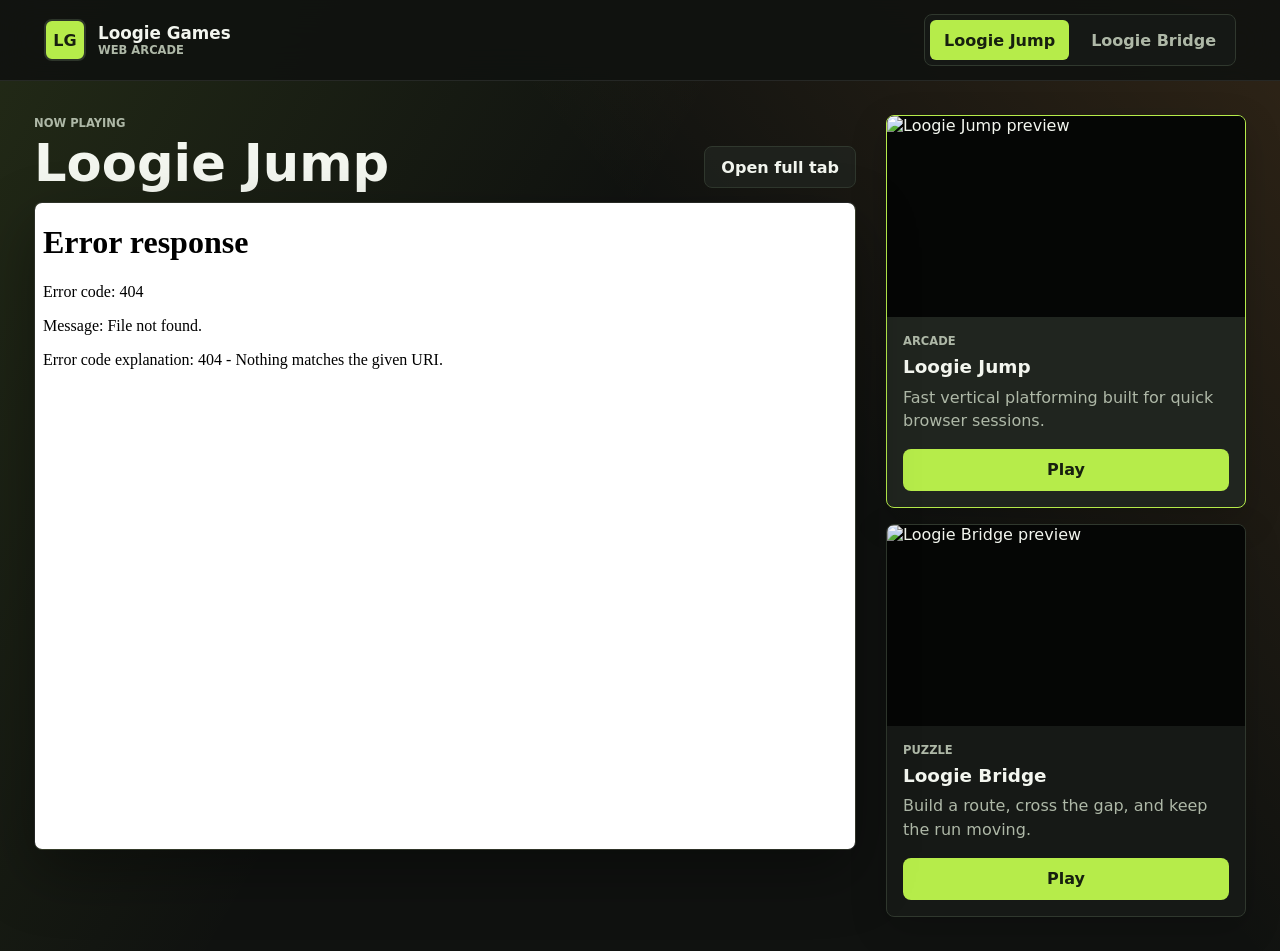
==== index.html @ 521c0977 "first commit" ====
<!DOCTYPE html>
<html lang="en">
  <head>
    <meta charset="utf-8" />
    <meta name="viewport" content="width=device-width, initial-scale=1" />
    <title>Loogie Games</title>
    <meta
      name="description"
      content="Play Loogie Jump and Loogie Bridge online."
    />
    <link rel="stylesheet" href="./assets/styles.css" />
  </head>
  <body>
    <header class="site-header">
      <a class="brand" href="./index.html" aria-label="Loogie Games home">
        <span class="brand-mark">LG</span>
        <span>
          <span class="brand-title">Loogie Games</span>
          <span class="brand-subtitle">Web arcade</span>
        </span>
      </a>

      <nav class="game-tabs" aria-label="Games">
        <button class="tab is-active" type="button" data-game-id="jump">
          Loogie Jump
        </button>
        <button class="tab" type="button" data-game-id="bridge">
          Loogie Bridge
        </button>
      </nav>
    </header>

    <main class="shell">
      <section class="player-region" aria-label="Selected game">
        <div class="player-toolbar">
          <div>
            <p class="eyebrow">Now playing</p>
            <h1 id="active-title">Loogie Jump</h1>
          </div>
          <a
            class="open-link"
            id="open-game"
            href="../Loogie%20Jump/Loogie%20Jump.html"
            target="_blank"
            rel="noopener"
          >
            Open full tab
          </a>
        </div>

        <div class="player-frame">
          <iframe
            id="game-frame"
            title="Loogie Jump"
            src="../Loogie%20Jump/Loogie%20Jump.html"
            allow="autoplay; fullscreen; gamepad"
            allowfullscreen
          ></iframe>
        </div>
      </section>

      <aside class="library" aria-label="Game library">
        <article class="game-card is-selected" data-game-id="jump">
          <img
            src="../Loogie%20Jump/Loogie%20Jump.png"
            alt="Loogie Jump preview"
            loading="eager"
          />
          <div class="game-card-body">
            <p class="eyebrow">Arcade</p>
            <h2>Loogie Jump</h2>
            <p>Fast vertical platforming built for quick browser sessions.</p>
            <button class="play-button" type="button" data-game-id="jump">
              Play
            </button>
          </div>
        </article>

        <article class="game-card" data-game-id="bridge">
          <img
            src="../Loogie%20Bridge/Loogie%20Bridge.png"
            alt="Loogie Bridge preview"
            loading="lazy"
          />
          <div class="game-card-body">
            <p class="eyebrow">Puzzle</p>
            <h2>Loogie Bridge</h2>
            <p>Build a route, cross the gap, and keep the run moving.</p>
            <button class="play-button" type="button" data-game-id="bridge">
              Play
            </button>
          </div>
        </article>
      </aside>
    </main>

    <script src="./assets/app.js"></script>
  </body>
</html>
---- assets/styles.css ----
:root {
  color-scheme: dark;
  --bg: #101210;
  --panel: #171a17;
  --panel-strong: #20251f;
  --text: #f3f6ef;
  --muted: #aeb8a7;
  --line: #30382e;
  --lime: #b6ec4a;
  --lime-strong: #d6ff71;
  --orange: #ff9f43;
  --red: #e65f5c;
  --shadow: 0 24px 60px rgba(0, 0, 0, 0.34);
}

* {
  box-sizing: border-box;
}

html {
  min-width: 320px;
  background: var(--bg);
}

body {
  margin: 0;
  min-height: 100vh;
  color: var(--text);
  font-family:
    Inter, ui-sans-serif, system-ui, -apple-system, BlinkMacSystemFont, "Segoe UI",
    sans-serif;
  background:
    linear-gradient(120deg, rgba(182, 236, 74, 0.11), transparent 42%),
    linear-gradient(230deg, rgba(255, 159, 67, 0.13), transparent 40%),
    var(--bg);
}

button,
a {
  font: inherit;
}

button {
  cursor: pointer;
}

.site-header {
  position: sticky;
  top: 0;
  z-index: 10;
  display: flex;
  align-items: center;
  justify-content: space-between;
  gap: 24px;
  min-height: 76px;
  padding: 14px clamp(16px, 4vw, 44px);
  border-bottom: 1px solid rgba(255, 255, 255, 0.09);
  background: rgba(16, 18, 16, 0.91);
  backdrop-filter: blur(18px);
}

.brand {
  display: inline-flex;
  align-items: center;
  gap: 12px;
  color: var(--text);
  text-decoration: none;
}

.brand-mark {
  display: grid;
  place-items: center;
  width: 42px;
  height: 42px;
  border: 2px solid #2d352a;
  border-radius: 8px;
  color: #18200f;
  background: var(--lime);
  font-weight: 900;
}

.brand-title,
.brand-subtitle {
  display: block;
}

.brand-title {
  font-size: 1.05rem;
  font-weight: 850;
}

.brand-subtitle,
.eyebrow {
  color: var(--muted);
  font-size: 0.72rem;
  font-weight: 800;
  letter-spacing: 0;
  text-transform: uppercase;
}

.game-tabs {
  display: flex;
  align-items: center;
  gap: 8px;
  padding: 5px;
  border: 1px solid var(--line);
  border-radius: 8px;
  background: rgba(23, 26, 23, 0.82);
}

.tab {
  min-height: 40px;
  padding: 0 14px;
  border: 0;
  border-radius: 6px;
  color: var(--muted);
  background: transparent;
  font-weight: 800;
}

.tab:hover,
.tab:focus-visible {
  color: var(--text);
  outline: 2px solid rgba(182, 236, 74, 0.38);
  outline-offset: 2px;
}

.tab.is-active {
  color: #17200f;
  background: var(--lime);
}

.shell {
  display: grid;
  grid-template-columns: minmax(0, 1fr) minmax(280px, 360px);
  gap: clamp(18px, 3vw, 30px);
  width: min(1480px, 100%);
  min-height: calc(100vh - 76px);
  margin: 0 auto;
  padding: clamp(16px, 3vw, 34px);
}

.player-region {
  min-width: 0;
}

.player-toolbar {
  display: flex;
  align-items: end;
  justify-content: space-between;
  gap: 16px;
  margin-bottom: 14px;
}

.eyebrow {
  margin: 0 0 6px;
}

h1,
h2,
p {
  margin-top: 0;
}

h1 {
  margin-bottom: 0;
  font-size: clamp(1.9rem, 4vw, 4rem);
  line-height: 0.98;
}

h2 {
  margin-bottom: 8px;
  font-size: 1.15rem;
  line-height: 1.15;
}

p {
  color: var(--muted);
  line-height: 1.48;
}

.open-link,
.play-button {
  display: inline-flex;
  align-items: center;
  justify-content: center;
  min-height: 42px;
  border-radius: 8px;
  font-weight: 850;
  text-decoration: none;
  transition:
    transform 160ms ease,
    border-color 160ms ease,
    background 160ms ease;
}

.open-link {
  flex: 0 0 auto;
  padding: 0 16px;
  border: 1px solid var(--line);
  color: var(--text);
  background: rgba(32, 37, 31, 0.78);
}

.open-link:hover,
.open-link:focus-visible {
  transform: translateY(-1px);
  border-color: rgba(214, 255, 113, 0.7);
  outline: none;
}

.player-frame {
  position: relative;
  overflow: hidden;
  min-height: 480px;
  height: min(72vh, 820px);
  border: 1px solid rgba(255, 255, 255, 0.12);
  border-radius: 8px;
  background:
    linear-gradient(135deg, rgba(182, 236, 74, 0.12), transparent),
    #050605;
  box-shadow: var(--shadow);
}

.player-frame iframe {
  display: block;
  width: 100%;
  height: 100%;
  border: 0;
  background: #000;
}

.library {
  display: grid;
  align-content: start;
  gap: 16px;
}

.game-card {
  overflow: hidden;
  border: 1px solid var(--line);
  border-radius: 8px;
  background: rgba(23, 26, 23, 0.9);
  box-shadow: 0 12px 36px rgba(0, 0, 0, 0.18);
  transition:
    transform 160ms ease,
    border-color 160ms ease,
    background 160ms ease;
}

.game-card:hover {
  transform: translateY(-2px);
  border-color: rgba(214, 255, 113, 0.45);
}

.game-card.is-selected {
  border-color: var(--lime);
  background: var(--panel-strong);
}

.game-card img {
  display: block;
  width: 100%;
  aspect-ratio: 16 / 9;
  object-fit: cover;
  background: #050605;
}

.game-card-body {
  padding: 16px;
}

.game-card-body p:not(.eyebrow) {
  min-height: 44px;
  margin-bottom: 16px;
}

.play-button {
  width: 100%;
  border: 0;
  color: #17200f;
  background: var(--lime);
}

.play-button:hover,
.play-button:focus-visible {
  transform: translateY(-1px);
  background: var(--lime-strong);
  outline: none;
}

@media (max-width: 980px) {
  .site-header {
    align-items: stretch;
    flex-direction: column;
  }

  .game-tabs {
    overflow-x: auto;
  }

  .shell {
    grid-template-columns: 1fr;
  }

  .library {
    grid-template-columns: repeat(2, minmax(0, 1fr));
  }
}

@media (max-width: 640px) {
  .site-header {
    min-height: auto;
  }

  .brand-mark {
    width: 38px;
    height: 38px;
  }

  .tab {
    flex: 1 0 auto;
    min-width: 132px;
  }

  .player-toolbar {
    align-items: stretch;
    flex-direction: column;
  }

  h1 {
    font-size: 2.2rem;
  }

  .player-frame {
    min-height: 360px;
    height: 62vh;
  }

  .library {
    grid-template-columns: 1fr;
  }
}
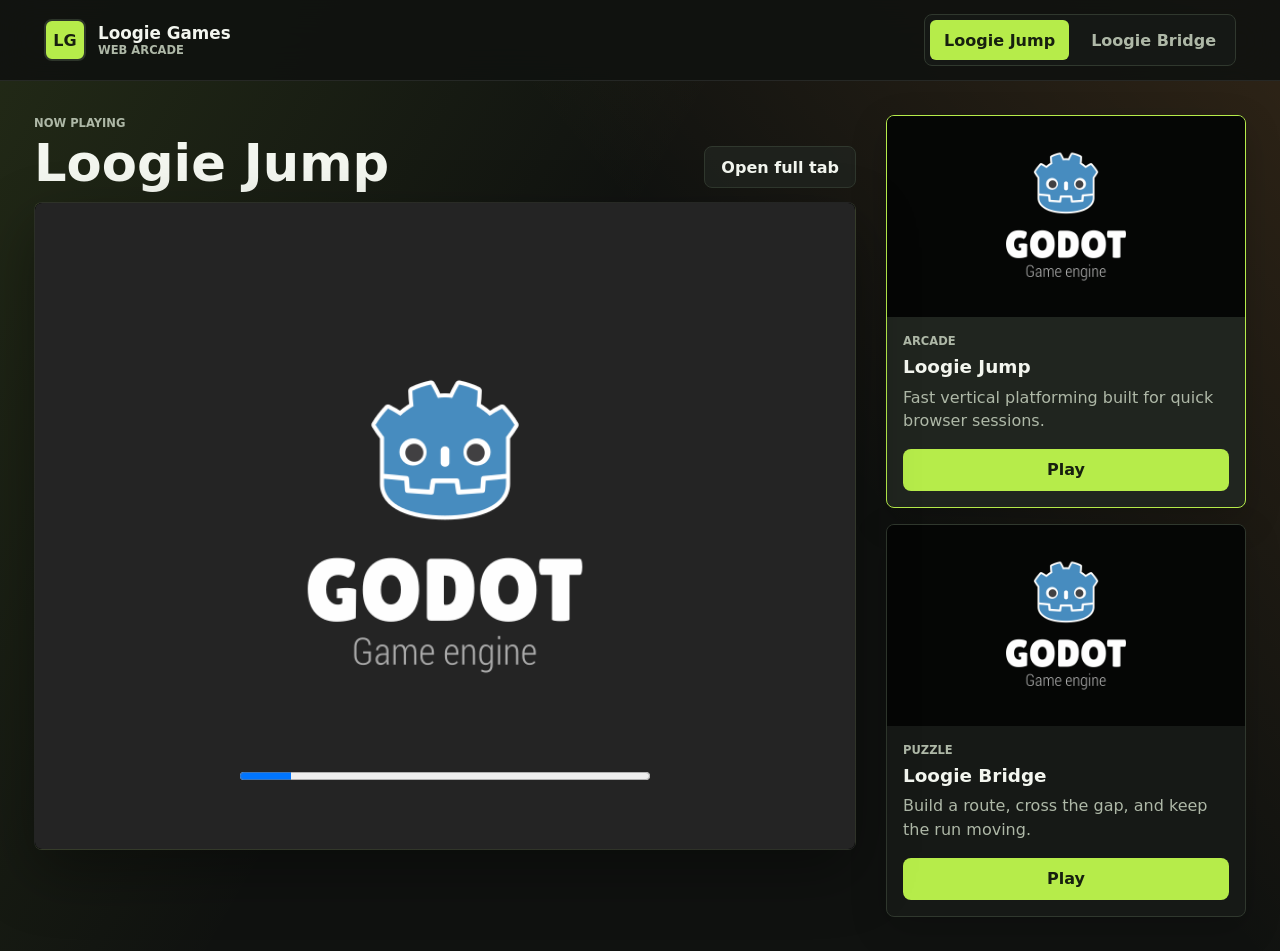
==== commit 2ade09c6: "added games" ====
--- a/index.html
+++ b/index.html
@@ -40,7 +40,7 @@
           <a
             class="open-link"
             id="open-game"
-            href="../Loogie%20Jump/Loogie%20Jump.html"
+            href="./games/loogie-jump/Loogie%20Jump.html"
             target="_blank"
             rel="noopener"
           >
@@ -52,7 +52,7 @@
           <iframe
             id="game-frame"
             title="Loogie Jump"
-            src="../Loogie%20Jump/Loogie%20Jump.html"
+            src="./games/loogie-jump/Loogie%20Jump.html"
             allow="autoplay; fullscreen; gamepad"
             allowfullscreen
           ></iframe>
@@ -62,7 +62,7 @@
       <aside class="library" aria-label="Game library">
         <article class="game-card is-selected" data-game-id="jump">
           <img
-            src="../Loogie%20Jump/Loogie%20Jump.png"
+            src="./games/loogie-jump/Loogie%20Jump.png"
             alt="Loogie Jump preview"
             loading="eager"
           />
@@ -78,7 +78,7 @@
 
         <article class="game-card" data-game-id="bridge">
           <img
-            src="../Loogie%20Bridge/Loogie%20Bridge.png"
+            src="./games/loogie-bridge/Loogie%20Bridge.png"
             alt="Loogie Bridge preview"
             loading="lazy"
           />
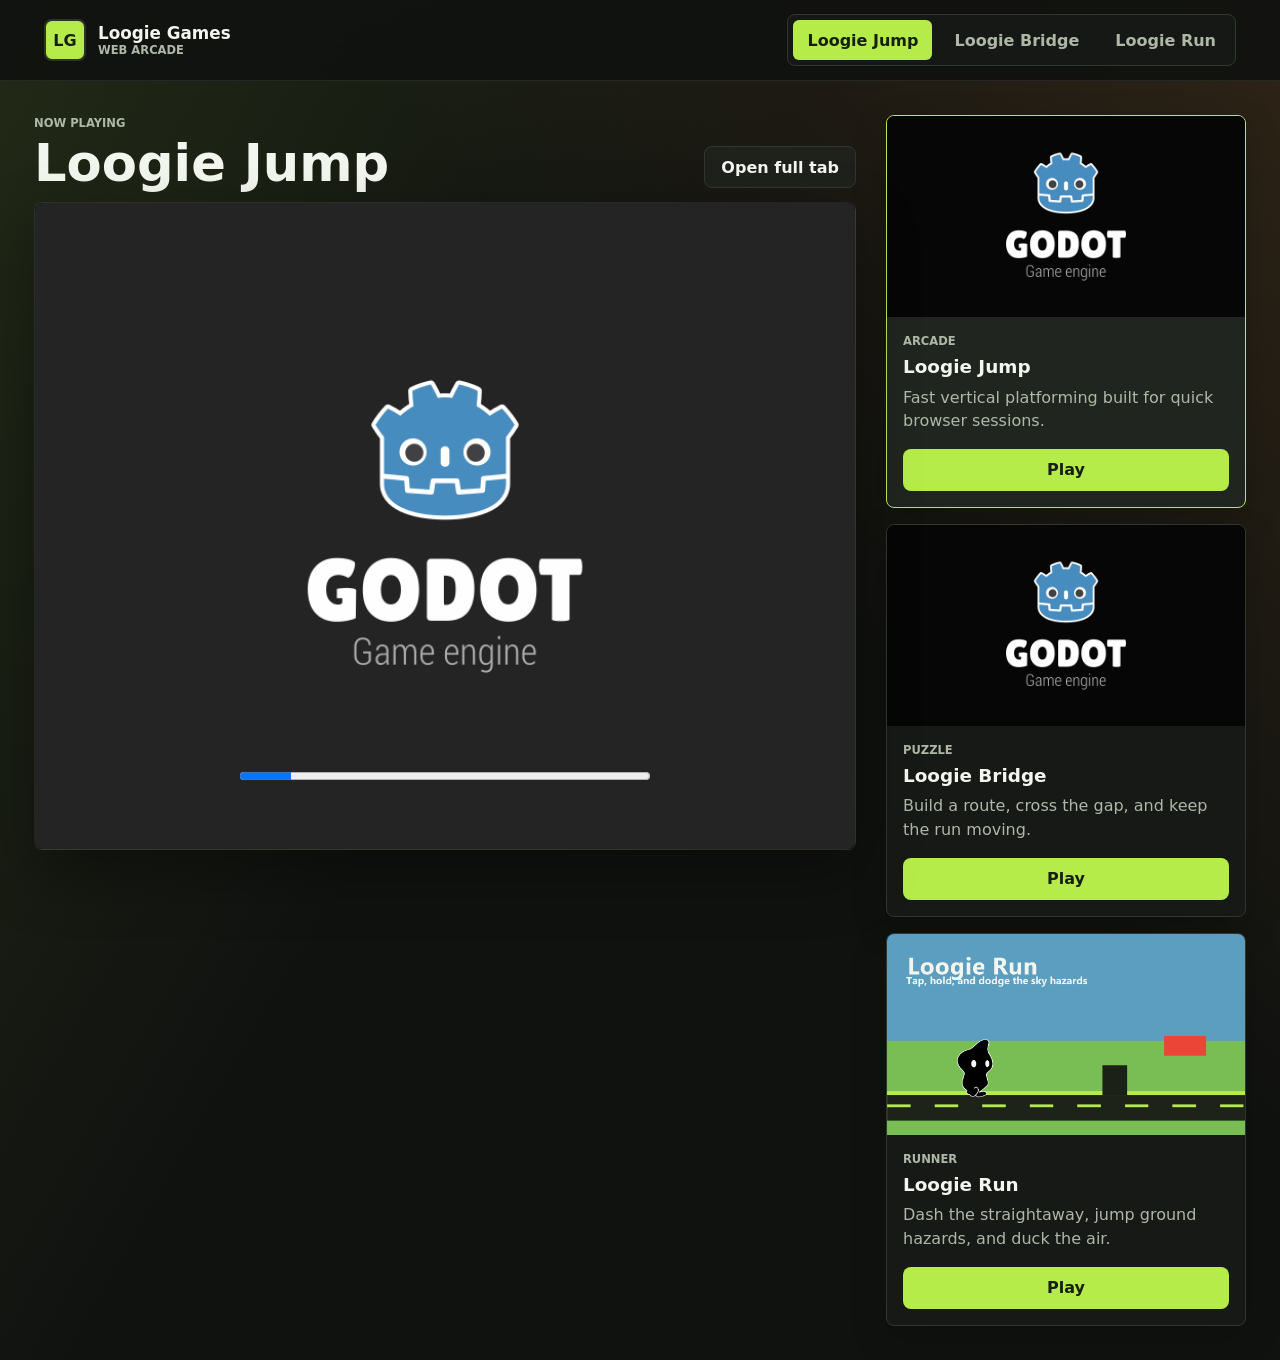
==== commit 2165236b: "site loogie run" ====
--- a/index.html
+++ b/index.html
@@ -6,7 +6,7 @@
     <title>Loogie Games</title>
     <meta
       name="description"
-      content="Play Loogie Jump and Loogie Bridge online."
+      content="Play Loogie Games Online."
     />
     <link rel="stylesheet" href="./assets/styles.css" />
   </head>
@@ -26,6 +26,9 @@
         </button>
         <button class="tab" type="button" data-game-id="bridge">
           Loogie Bridge
+        </button>
+        <button class="tab" type="button" data-game-id="run">
+          Loogie Run
         </button>
       </nav>
     </header>
@@ -91,6 +94,22 @@
             </button>
           </div>
         </article>
+
+        <article class="game-card" data-game-id="run">
+          <img
+            src="./games/loogie-run/Loogie%20Run.png"
+            alt="Loogie Run preview"
+            loading="lazy"
+          />
+          <div class="game-card-body">
+            <p class="eyebrow">Runner</p>
+            <h2>Loogie Run</h2>
+            <p>Dash the straightaway, jump ground hazards, and duck the air.</p>
+            <button class="play-button" type="button" data-game-id="run">
+              Play
+            </button>
+          </div>
+        </article>
       </aside>
     </main>
 
